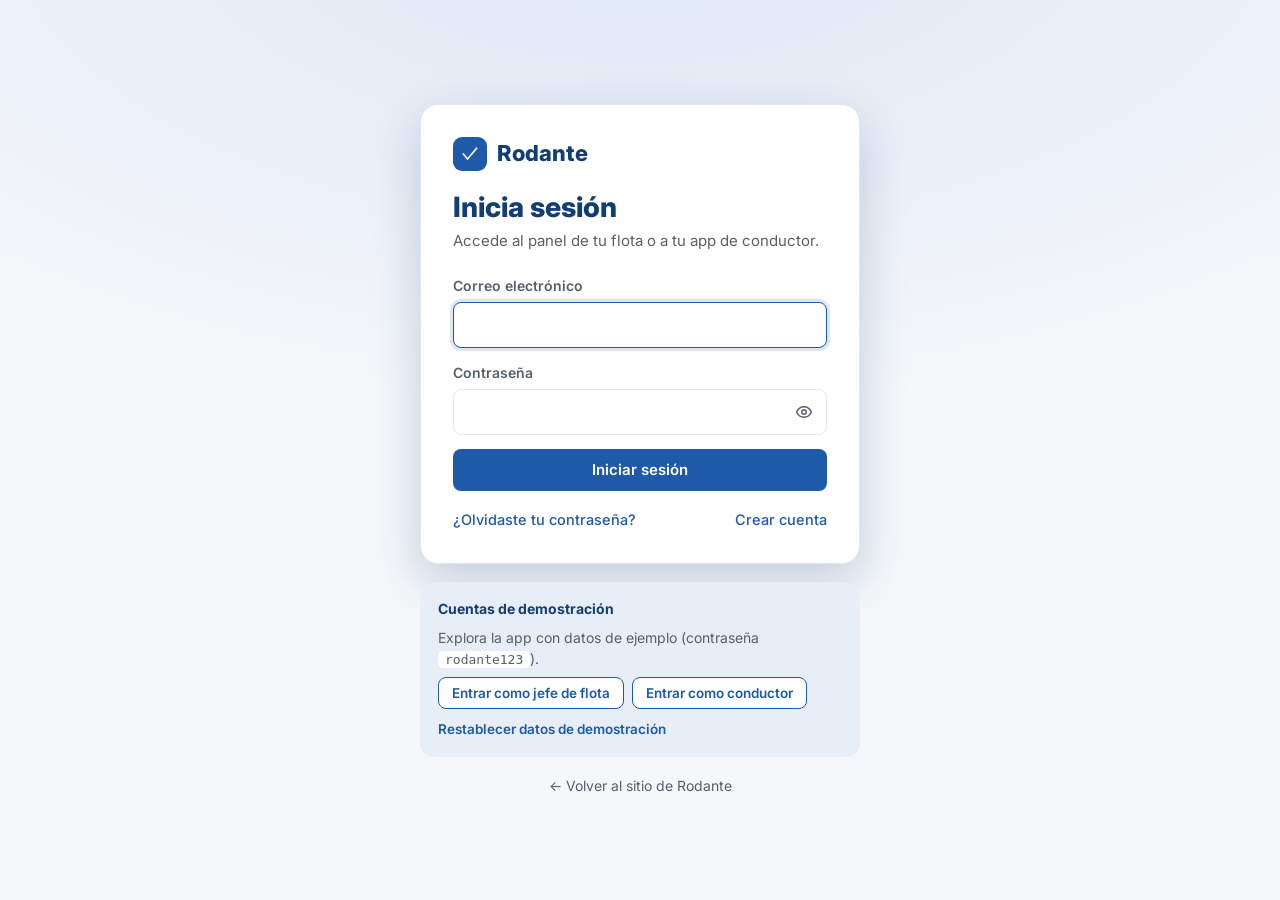
==== app/index.html @ c84fca4a "Add files via upload" ====
<!DOCTYPE html>
<html lang="es">
<head>
<meta charset="UTF-8">
<meta name="viewport" content="width=device-width, initial-scale=1.0, viewport-fit=cover">
<title>Rodante — Aplicación</title>
<meta name="description" content="Aplicación web de Rodante: checklist de salida, kilometraje, fallas, alertas de mantenimiento y dashboard de salud de la flota.">
<meta name="theme-color" content="#123E73">
<link rel="icon" href="data:image/svg+xml,%3Csvg xmlns='http://www.w3.org/2000/svg' viewBox='0 0 40 40'%3E%3Crect width='40' height='40' rx='9' fill='%231E5AA8'/%3E%3Cpolyline points='11,21 17,28 30,12' fill='none' stroke='white' stroke-width='4' stroke-linecap='round' stroke-linejoin='round'/%3E%3C/svg%3E">
<link rel="preconnect" href="https://fonts.googleapis.com">
<link rel="preconnect" href="https://fonts.gstatic.com" crossorigin>
<link href="https://fonts.googleapis.com/css2?family=Inter:wght@400;500;600;700;800&display=swap" rel="stylesheet">
<link rel="stylesheet" href="css/app.css">
</head>
<body>
<div id="app"></div>
<div id="toasts" aria-live="polite"></div>
<div id="modal-root"></div>
<noscript><p style="padding:24px;font-family:sans-serif">Rodante necesita JavaScript para funcionar.</p></noscript>

<script src="js/core.js"></script>
<script src="js/logic.js"></script>
<script src="js/charts.js"></script>
<script src="js/export.js"></script>
<script src="js/app.js"></script>
<script src="js/views-auth.js"></script>
<script src="js/views-fleet.js"></script>
<script src="js/views-ops.js"></script>
<script src="js/views-driver.js"></script>
<script>Rodante.boot();</script>
</body>
</html>
---- app/css/app.css ----
:root {
  --blue: #1E5AA8;
  --blue-dark: #123E73;
  --green: #3AA76D;
  --orange: #E8963D;
  --red: #D64545;
  --text: #123E73;
  --muted: #55606B;
  --faint: #8B96A3;
  --border: #E1E6EC;
  --bg: #F5F7FA;
  --blue-tint: #E7EEF7;
  --green-tint: #E6F4EC;
  --orange-tint: #FDF1E2;
  --red-tint: #FBE9E9;
  --on-dark: #C9D6E3;
  --nav-text: #9FB4C9;
  --gradient: linear-gradient(135deg, #1E5AA8 0%, #123E73 100%);
  --shadow: 0 6px 18px rgba(18, 62, 115, 0.08);
  --shadow-lg: 0 18px 48px rgba(18, 62, 115, 0.22);
  --font: 'Inter', Arial, Helvetica, sans-serif;
  --side-w: 264px;
  --radius: 14px;
}
* { box-sizing: border-box; }
html { -webkit-text-size-adjust: 100%; }
body { margin: 0; font-family: var(--font); color: var(--text); background: var(--bg); line-height: 1.5; -webkit-font-smoothing: antialiased; }
body.modal-open { overflow: hidden; }
h1, h2, h3, h4, p, dl, dd, dt, ul, ol, figure { margin: 0; padding: 0; }
h1, h2, h3, h4 { line-height: 1.2; }
ul, ol { list-style: none; }
a { color: var(--blue); text-decoration: none; }
a:hover { text-decoration: underline; }
img, svg { display: block; max-width: 100%; }
button { font-family: inherit; }
[hidden] { display: none !important; }
:focus-visible { outline: 3px solid rgba(30, 90, 168, 0.4); outline-offset: 2px; border-radius: 6px; }
.ico { flex-shrink: 0; }
.muted { color: var(--muted); font-size: 15px; }
.txt-red { color: var(--red); } .txt-orange { color: #C97A20; } .txt-green { color: var(--green); }
.lead-sm { color: var(--muted); font-size: 15px; margin-bottom: 16px; max-width: 720px; }
.hint { color: var(--faint); font-size: 13px; } .hint.block { display: block; margin: 4px 0 14px; }

/* ---------- Botones ---------- */
.btn { display: inline-flex; align-items: center; justify-content: center; gap: 8px; padding: 11px 20px; border-radius: 8px; font-weight: 600; font-size: 15px; border: 1px solid transparent; cursor: pointer; transition: background .15s, border-color .15s, color .15s, transform .1s, filter .15s; white-space: nowrap; text-decoration: none !important; line-height: 1.2; }
.btn:active { transform: scale(.98); }
.btn:disabled, .icon-btn:disabled { opacity: .45; cursor: not-allowed; transform: none; }
.btn-primary { background: var(--blue); color: #fff; } .btn-primary:hover:not(:disabled) { background: var(--blue-dark); }
.btn-outline { background: #fff; border-color: var(--blue); color: var(--blue); } .btn-outline:hover:not(:disabled) { background: var(--blue-tint); }
.btn-accent { background: var(--orange); color: var(--blue-dark); } .btn-accent:hover { filter: brightness(.94); }
.btn-danger { background: var(--red); color: #fff; } .btn-danger:hover { filter: brightness(.92); }
.btn-danger-outline { background: #fff; border-color: #E8B4B4; color: var(--red); } .btn-danger-outline:hover { background: var(--red-tint); }
.btn-sm { padding: 7px 13px; font-size: 13.5px; }
.btn-block { width: 100%; }
.icon-btn { width: 40px; height: 40px; display: inline-flex; align-items: center; justify-content: center; border: 1px solid var(--border); background: #fff; color: var(--blue-dark); border-radius: 10px; cursor: pointer; position: relative; }
.icon-btn:hover:not(:disabled) { background: var(--blue-tint); }
.icon-btn.light { background: transparent; border-color: transparent; color: #fff; } .icon-btn.light:hover { background: rgba(255,255,255,.12); }
.link-btn { background: none; border: 0; color: var(--blue); font-weight: 600; font-size: 13.5px; cursor: pointer; padding: 4px 0; } .link-btn:hover { text-decoration: underline; }

/* ---------- Layout jefe de flota ---------- */
.shell { display: flex; min-height: 100vh; }
.sidebar { width: var(--side-w); flex-shrink: 0; background: var(--blue-dark); display: flex; flex-direction: column; padding: 26px 0 20px; position: sticky; top: 0; height: 100vh; z-index: 60; }
.brand { display: flex; align-items: center; gap: 10px; padding: 0 24px 22px; margin-bottom: 12px; border-bottom: 1px solid rgba(255,255,255,.14); color: #fff; font-size: 22px; font-weight: 800; text-decoration: none !important; }
.logo-mark { width: 34px; height: 34px; background: var(--blue); border-radius: 9px; display: inline-flex; align-items: center; justify-content: center; color: #fff; flex-shrink: 0; }
.logo-mark.sm { width: 30px; height: 30px; border-radius: 8px; background: rgba(255,255,255,.16); }
.side-nav { flex: 1; overflow-y: auto; display: flex; flex-direction: column; padding-bottom: 8px; }
.side-nav a { display: flex; align-items: center; gap: 12px; padding: 11px 24px 11px 21px; color: var(--nav-text); font-weight: 500; font-size: 15.5px; border-left: 3px solid transparent; text-decoration: none !important; transition: background .15s, color .15s; }
.side-nav a:hover { background: rgba(255,255,255,.05); color: #fff; }
.side-nav a.active { background: rgba(255,255,255,.09); color: #fff; font-weight: 700; border-left-color: var(--orange); }
.nav-label { flex: 1; }
.nav-badge { background: var(--orange); color: var(--blue-dark); font-size: 11.5px; font-weight: 800; min-width: 20px; height: 20px; padding: 0 6px; border-radius: 10px; display: inline-flex; align-items: center; justify-content: center; }
.side-user { padding: 16px 20px 0 24px; border-top: 1px solid rgba(255,255,255,.14); margin-top: 8px; display: flex; align-items: center; gap: 10px; }
.side-user-txt { flex: 1; min-width: 0; display: flex; flex-direction: column; color: #fff; }
.side-user-txt strong { font-size: 14.5px; } .side-user-txt small { color: var(--nav-text); font-size: 12.5px; white-space: nowrap; overflow: hidden; text-overflow: ellipsis; }
.avatar { width: 36px; height: 36px; border-radius: 50%; background: var(--blue); color: #fff; display: inline-flex; align-items: center; justify-content: center; font-size: 13px; font-weight: 700; flex-shrink: 0; }
.avatar.sm { width: 30px; height: 30px; font-size: 11px; }
.avatar-btn { border: 2px solid #fff; box-shadow: 0 0 0 1px var(--border); cursor: pointer; width: 40px; height: 40px; }
.scrim { display: none; }
.main { flex: 1; min-width: 0; display: flex; flex-direction: column; }
.topbar { height: 88px; flex-shrink: 0; background: #fff; border-bottom: 1px solid var(--border); display: flex; align-items: center; gap: 14px; padding: 0 40px; position: sticky; top: 0; z-index: 40; }
.titleblock { flex: 1; min-width: 0; }
.eyebrow { color: var(--blue); font-size: 12.5px; font-weight: 700; letter-spacing: .08em; text-transform: uppercase; }
.topbar h1 { font-size: 26px; font-weight: 800; white-space: nowrap; overflow: hidden; text-overflow: ellipsis; }
.hamb { display: none; }
.top-actions { display: flex; align-items: center; gap: 12px; }
.pop-wrap { position: relative; }
.popover { position: absolute; right: 0; top: calc(100% + 10px); background: #fff; border: 1px solid var(--border); border-radius: 12px; box-shadow: var(--shadow-lg); width: 340px; max-width: calc(100vw - 24px); z-index: 80; overflow: hidden; }
.popover.menu { width: 240px; }
.menu-head { padding: 14px 16px; border-bottom: 1px solid var(--border); display: flex; flex-direction: column; } .menu-head small { color: var(--muted); }
.menu a, .menu button { display: flex; align-items: center; gap: 10px; width: 100%; padding: 12px 16px; background: none; border: 0; text-align: left; color: var(--text); font-size: 14.5px; font-weight: 500; cursor: pointer; text-decoration: none !important; }
.menu a:hover, .menu button:hover { background: var(--bg); }
.bell-dot { position: absolute; top: -4px; right: -4px; background: var(--red); color: #fff; font-size: 10.5px; font-weight: 800; min-width: 18px; height: 18px; border-radius: 9px; display: inline-flex; align-items: center; justify-content: center; padding: 0 4px; border: 2px solid #fff; }
.pop-head { display: flex; align-items: center; justify-content: space-between; padding: 12px 16px; border-bottom: 1px solid var(--border); }
.pop-empty { padding: 24px 16px; color: var(--muted); text-align: center; font-size: 14px; }
.notif-list { max-height: 380px; overflow-y: auto; }
.notif-list li a { display: flex; gap: 12px; padding: 12px 16px; color: var(--text); text-decoration: none !important; border-bottom: 1px solid var(--bg); } .notif-list li a:hover { background: var(--bg); }
.notif-list li.unread a { background: #F3F7FC; }
.notif-list small, .notif-list em { display: block; font-size: 12.5px; color: var(--muted); font-style: normal; } .notif-list em { color: var(--faint); margin-top: 2px; }
.n-ico { width: 32px; height: 32px; border-radius: 8px; display: inline-flex; align-items: center; justify-content: center; flex-shrink: 0; }
.n-falla { background: var(--red-tint); color: var(--red); } .n-mantenimiento { background: var(--orange-tint); color: #C97A20; }
.content { flex: 1; padding: 32px 40px 64px; max-width: 1360px; width: 100%; }
.content > * + * { margin-top: 24px; }

/* ---------- Componentes ---------- */
.card { background: #fff; border: 1px solid var(--border); border-radius: var(--radius); padding: 24px; box-shadow: var(--shadow); min-width: 0; }
.card > * + * { margin-top: 14px; }
.card h3 { font-size: 19px; font-weight: 700; } .card-head { display: flex; align-items: center; justify-content: space-between; gap: 12px; }
.form-card { max-width: 820px; }
.grid { display: grid; gap: 20px; } .grid-2 { grid-template-columns: repeat(2, minmax(0, 1fr)); } .grid-3 { grid-template-columns: repeat(3, minmax(0, 1fr)); }
.detail-grid { align-items: start; } .stack > * + * { margin-top: 20px; }
.form-grid { display: grid; grid-template-columns: repeat(2, minmax(0, 1fr)); gap: 0 20px; }
.form-actions { display: flex; justify-content: flex-end; gap: 12px; flex-wrap: wrap; padding-top: 6px; }
.row-actions { display: flex; gap: 10px; flex-wrap: wrap; }
.field { display: flex; flex-direction: column; gap: 6px; margin-bottom: 14px; min-width: 0; }
.field label { font-size: 14px; font-weight: 600; color: var(--muted); }
.field input, .field select, .field textarea { font-family: inherit; font-size: 16px; color: var(--text); background: #fff; border: 1px solid var(--border); border-radius: 8px; padding: 11px 14px; width: 100%; min-height: 46px; transition: border-color .15s, box-shadow .15s; }
.field textarea { resize: vertical; min-height: 84px; }
.field input:focus, .field select:focus, .field textarea:focus { outline: none; border-color: var(--blue); box-shadow: 0 0 0 3px rgba(30, 90, 168, .15); }
.field input[readonly] { background: var(--bg); color: var(--muted); }
.field.has-error input, .field.has-error select, .field.has-error textarea { border-color: var(--red); }
.field-error { color: var(--red); font-size: 13px; min-height: 0; } .field-error:empty { display: none; }
.form-alert { color: var(--red); font-size: 14px; font-weight: 600; margin: 4px 0 12px; } .form-alert:empty { display: none; } .form-alert.show { display: block; }
.pw { position: relative; } .pw input { padding-right: 46px; }
.pw-toggle { position: absolute; right: 4px; top: 50%; transform: translateY(-50%); width: 38px; height: 38px; border: 0; background: none; color: var(--muted); cursor: pointer; border-radius: 8px; display: inline-flex; align-items: center; justify-content: center; }
.check-inline { display: inline-flex; align-items: center; gap: 8px; font-size: 14.5px; color: var(--muted); margin: 0 16px 14px 0; } .check-inline input { width: 18px; height: 18px; accent-color: var(--blue); }
.inline-form { display: flex; gap: 14px; align-items: flex-end; flex-wrap: wrap; border-top: 1px solid var(--border); padding-top: 16px; } .inline-form .field { flex: 1; min-width: 200px; margin: 0; } .inline-form .check-inline, .inline-form .btn { margin-bottom: 8px; }

.pill { display: inline-flex; align-items: center; gap: 6px; padding: 4px 11px; border-radius: 999px; font-size: 12.5px; font-weight: 700; white-space: nowrap; }
.pill .dot { width: 8px; height: 8px; border-radius: 50%; background: currentColor; }
.pill-bueno, .pill-f-resuelta { background: var(--green-tint); color: #23824F; }
.pill-alerta, .pill-p-media, .pill-f-en_proceso { background: var(--orange-tint); color: #B36A15; }
.pill-critico, .pill-p-alta { background: var(--red-tint); color: #B93030; }
.pill-p-baja, .pill-gray { background: var(--blue-tint); color: var(--blue); }
.pill-f-pendiente { background: #EEF0F3; color: var(--muted); }
.tag { display: inline-flex; padding: 3px 11px; border-radius: 999px; font-size: 12.5px; font-weight: 700; border: 0; }
button.tag { cursor: pointer; } .tag-blue { background: var(--blue-tint); color: var(--blue); } .tag-gray { background: #EEF0F3; color: var(--muted); } .tag-orange { background: var(--orange-tint); color: #B36A15; }
.chips { display: flex; gap: 8px; flex-wrap: wrap; }
.chip { border: 1px solid var(--border); background: #fff; color: var(--blue-dark); padding: 8px 16px; border-radius: 999px; font-size: 14px; font-weight: 600; cursor: pointer; transition: all .15s; display: inline-flex; gap: 8px; align-items: center; }
.chip:hover { border-color: var(--blue); } .chip.on { background: var(--blue); color: #fff; border-color: var(--blue); }
.chip-n { background: rgba(18,62,115,.08); border-radius: 999px; padding: 0 8px; font-size: 12px; } .chip.on .chip-n { background: rgba(255,255,255,.22); }
.tabs { display: flex; gap: 4px; border-bottom: 1px solid var(--border); }
.tabs a { padding: 11px 18px; color: var(--muted); font-weight: 600; font-size: 15px; border-bottom: 3px solid transparent; margin-bottom: -1px; text-decoration: none !important; } .tabs a.on { color: var(--blue); border-bottom-color: var(--blue); }
.toolbar { display: flex; gap: 14px; align-items: flex-end; justify-content: space-between; flex-wrap: wrap; }
.toolbar .field { margin: 0; min-width: 260px; }
.search { display: flex; gap: 10px; flex: 1; max-width: 520px; position: relative; }
.search input { flex: 1; min-width: 0; font: inherit; font-size: 16px; padding: 11px 14px 11px 42px; border: 1px solid var(--border); border-radius: 8px; background: #fff; color: var(--text); min-height: 46px; }
.search input:focus { outline: none; border-color: var(--blue); box-shadow: 0 0 0 3px rgba(30,90,168,.15); }
.search-ico { position: absolute; left: 13px; top: 13px; color: var(--faint); }
.back { display: inline-flex; align-items: center; gap: 6px; font-weight: 600; font-size: 14.5px; }

.table-wrap { background: #fff; border: 1px solid var(--border); border-radius: var(--radius); overflow-x: auto; box-shadow: var(--shadow); }
.card .table-wrap { border: 0; box-shadow: none; border-radius: 0; }
.table { width: 100%; border-collapse: collapse; font-size: 15px; }
.table th { text-align: left; padding: 13px 18px; color: var(--muted); font-size: 13px; font-weight: 700; text-transform: uppercase; letter-spacing: .04em; background: var(--bg); border-bottom: 1px solid var(--border); white-space: nowrap; }
.table td { padding: 14px 18px; border-bottom: 1px solid var(--border); vertical-align: middle; }
.table tr:last-child td { border-bottom: 0; }
.row-link { cursor: pointer; } .row-link:hover td { background: #F8FAFD; } .row-link:focus-visible { outline-offset: -3px; }
.td-actions { text-align: right; white-space: nowrap; } .cell-user { display: inline-flex; align-items: center; gap: 10px; }
.empty { background: #fff; border: 1px dashed #C9D3DF; border-radius: var(--radius); padding: 44px 24px; text-align: center; display: flex; flex-direction: column; align-items: center; gap: 8px; }
.empty-ico { width: 52px; height: 52px; border-radius: 50%; background: var(--blue-tint); color: var(--blue); display: inline-flex; align-items: center; justify-content: center; }
.empty h3 { font-size: 18px; } .empty p { color: var(--muted); max-width: 420px; margin-bottom: 8px; }
.card .empty { border: 0; padding: 20px; }
.banner { display: flex; align-items: center; gap: 14px; padding: 14px 18px; border-radius: 12px; font-size: 14.5px; }
.banner > div { flex: 1; } .banner-info { background: var(--blue-tint); color: var(--blue-dark); } .banner-warn { background: var(--orange-tint); color: #7A4A0E; }

.dl > div { display: flex; justify-content: space-between; gap: 16px; padding: 10px 0; border-bottom: 1px solid var(--border); font-size: 15px; } .dl > div:last-child { border-bottom: 0; }
.dl dt { color: var(--muted); } .dl dd { font-weight: 600; text-align: right; }
.stats-row { display: grid; grid-template-columns: repeat(3, 1fr); gap: 12px; border-top: 1px solid var(--border); padding-top: 14px; }
.stats-row dt { color: var(--muted); font-size: 13px; } .stats-row dd { font-size: 20px; font-weight: 800; margin-top: 2px; }
.sub-h { font-size: 13.5px; text-transform: uppercase; letter-spacing: .06em; color: var(--muted); margin: 8px 0 10px; }
.timeline li { padding: 11px 0 11px 18px; border-bottom: 1px solid var(--border); position: relative; display: flex; flex-direction: column; }
.timeline li::before { content: ""; position: absolute; left: 0; top: 18px; width: 8px; height: 8px; border-radius: 50%; background: var(--blue); }
.timeline li:last-child { border-bottom: 0; } .timeline span { color: var(--muted); font-size: 14px; } .timeline em { color: var(--faint); font-size: 12.5px; font-style: normal; }
.mini-list li { border-bottom: 1px solid var(--border); } .mini-list li:last-child { border-bottom: 0; }
.mini-list a { display: flex; flex-direction: column; gap: 3px; padding: 10px 0; color: var(--text); text-decoration: none !important; } .mini-list small { color: var(--muted); font-size: 13.5px; }
.plain-list li { display: flex; align-items: center; justify-content: space-between; gap: 12px; padding: 11px 0; border-bottom: 1px solid var(--border); flex-wrap: wrap; } .plain-list li:last-child { border-bottom: 0; }
.plain-list small { display: block; color: var(--muted); font-size: 13px; } .plain-list.tight li { padding: 8px 0; font-size: 15px; } .li-actions { display: flex; gap: 8px; }

/* ---------- Dashboard ---------- */
.unit-card { display: flex; flex-direction: column; gap: 10px; background: #fff; border: 1px solid var(--border); border-top: 4px solid var(--green); border-radius: var(--radius); padding: 18px 20px; box-shadow: var(--shadow); color: var(--text); text-decoration: none !important; transition: transform .15s, box-shadow .15s; }
.unit-card:hover { transform: translateY(-2px); box-shadow: 0 12px 28px rgba(18,62,115,.14); }
.unit-card.is-alerta { border-top-color: var(--orange); } .unit-card.is-critico { border-top-color: var(--red); }
.unit-top { display: flex; align-items: center; justify-content: space-between; gap: 8px; } .unit-plate { font-size: 20px; font-weight: 800; }
.unit-model { color: var(--muted); font-size: 14.5px; margin-top: -6px; }
.mini-dl { display: flex; gap: 22px; flex-wrap: wrap; } .mini-dl dt { color: var(--faint); font-size: 12.5px; } .mini-dl dd { font-weight: 600; font-size: 14.5px; }
.unit-cause { display: flex; gap: 6px; align-items: center; font-size: 13.5px; color: #23824F; padding-top: 10px; border-top: 1px solid var(--border); } .unit-cause.has { color: #B36A15; }
.dash-panels { align-items: stretch; }
.fuel-card .big { font-size: 34px; font-weight: 800; color: var(--green); display: block; } .fuel-card .big small { font-size: 15px; color: var(--muted); font-weight: 600; }
.spark { width: 100%; height: 56px; margin-top: 10px; }
.state-hero { border-radius: 12px; padding: 18px 20px; display: flex; align-items: center; justify-content: space-between; background: var(--green-tint); color: #23824F; } .state-hero span { font-weight: 600; } .state-hero strong { font-size: 24px; font-weight: 800; }
.state-hero.is-alerta { background: var(--orange-tint); color: #B36A15; } .state-hero.is-critico { background: var(--red-tint); color: #B93030; }
.cause-list li { border-radius: 10px; margin-bottom: 8px; border: 1px solid var(--border); border-left: 4px solid var(--orange); } .cause-list li.is-critico { border-left-color: var(--red); }
.cause-list a { display: flex; align-items: center; gap: 12px; padding: 12px 14px; color: var(--text); text-decoration: none !important; } .cause-list a > span:nth-child(2) { flex: 1; display: flex; flex-direction: column; } .cause-list small { color: var(--muted); font-size: 13.5px; }
.cause-ico { width: 32px; height: 32px; border-radius: 8px; background: var(--orange-tint); color: #B36A15; display: inline-flex; align-items: center; justify-content: center; } .is-critico .cause-ico { background: var(--red-tint); color: var(--red); }
.ok-line { display: flex; gap: 8px; align-items: center; color: #23824F; }

/* ---------- Listas especiales ---------- */
.acc-head, .acc summary { display: grid; grid-template-columns: 1fr 1.4fr 1.4fr; gap: 12px; align-items: center; padding: 14px 20px; }
.acc-head { color: var(--muted); font-size: 13px; font-weight: 700; text-transform: uppercase; letter-spacing: .04em; }
.acc-list { background: #fff; border: 1px solid var(--border); border-radius: var(--radius); overflow: hidden; box-shadow: var(--shadow); }
.acc { border-top: 1px solid var(--border); } .acc summary { cursor: pointer; list-style: none; } .acc summary::-webkit-details-marker { display: none; } .acc summary:hover { background: #F8FAFD; }
.acc[open] summary { background: #F3F7FC; }
.acc-body { padding: 4px 20px 16px; } .acc-body li { display: flex; align-items: center; gap: 12px; flex-wrap: wrap; padding: 8px 0; border-bottom: 1px dashed var(--border); } .acc-body li > span:first-child { flex: 1; min-width: 140px; } .acc-body em { flex-basis: 100%; color: var(--muted); font-size: 13.5px; }
.item-list li { display: flex; align-items: center; gap: 12px; padding: 12px 0; border-bottom: 1px solid var(--border); } .item-name { flex: 1; font-weight: 600; }
.inc-list { display: flex; flex-direction: column; gap: 12px; }
.inc-card { display: flex; gap: 16px; align-items: center; justify-content: space-between; background: #fff; border: 1px solid var(--border); border-left: 5px solid var(--blue); border-radius: 12px; padding: 16px 20px; color: var(--text); box-shadow: var(--shadow); text-decoration: none !important; transition: transform .15s; } .inc-card:hover { transform: translateY(-1px); }
.inc-card.prio-alta { border-left-color: var(--red); } .inc-card.prio-media { border-left-color: var(--orange); }
.inc-main { display: flex; flex-direction: column; gap: 3px; min-width: 0; } .inc-main small { color: var(--muted); font-size: 14px; display: -webkit-box; -webkit-line-clamp: 2; -webkit-box-orient: vertical; overflow: hidden; } .inc-main em { color: var(--faint); font-size: 12.5px; font-style: normal; }
.inc-side { display: flex; flex-direction: column; gap: 6px; align-items: flex-end; flex-shrink: 0; }
.alert-list { display: flex; flex-direction: column; gap: 12px; }
.alert-card { display: flex; gap: 20px; align-items: center; justify-content: space-between; background: #fff; border: 1px solid var(--border); border-left: 5px solid var(--blue); border-radius: 12px; padding: 16px 20px; box-shadow: var(--shadow); }
.alert-card.lvl-alerta { border-left-color: var(--orange); } .alert-card.lvl-critico { border-left-color: var(--red); }
.alert-main { flex: 1; display: flex; flex-direction: column; gap: 6px; min-width: 0; } .alert-main small { color: var(--muted); font-size: 13px; } .due { font-weight: 700; font-size: 14.5px; }
.progress { height: 8px; background: #EEF0F3; border-radius: 4px; overflow: hidden; max-width: 380px; } .progress i { display: block; height: 100%; background: var(--blue); border-radius: 4px; }
.lvl-alerta .progress i { background: var(--orange); } .lvl-critico .progress i { background: var(--red); }
.seg { display: inline-flex; border: 1px solid var(--border); border-radius: 10px; overflow: hidden; background: #fff; margin: 12px 0 8px; max-width: 100%; }
.seg button { padding: 10px 18px; background: #fff; border: 0; border-right: 1px solid var(--border); font-weight: 600; font-size: 14.5px; color: var(--muted); cursor: pointer; } .seg button:last-child { border-right: 0; } .seg button:hover { background: var(--bg); }
.seg button.on { background: var(--blue); color: #fff; }
.photos { display: flex; gap: 10px; flex-wrap: wrap; } .photo { width: 96px; height: 96px; padding: 0; border: 1px solid var(--border); border-radius: 10px; overflow: hidden; cursor: zoom-in; background: var(--bg); } .photo img { width: 100%; height: 100%; object-fit: cover; }
.comments { display: flex; flex-direction: column; gap: 10px; } .comments li { background: var(--bg); border-radius: 10px; padding: 12px 14px; } .comments li.sys { background: none; border: 1px dashed var(--border); } .comments li.sys p { color: var(--muted); font-size: 14px; }
.comments small { color: var(--faint); font-size: 12.5px; } .comment-form { border-top: 1px solid var(--border); padding-top: 14px; } .comment-form .field { margin-bottom: 10px; }
.lightbox { display: flex; flex-direction: column; align-items: center; gap: 14px; } .lightbox img { max-height: 70vh; border-radius: 10px; }
.total-box { display: flex; align-items: center; justify-content: space-between; background: var(--blue-tint); border-radius: 12px; padding: 16px 18px; } .total-box strong { font-size: 24px; font-weight: 800; color: var(--blue-dark); } .total-box small { font-size: 14px; color: var(--muted); font-weight: 500; }
.stepper { display: flex; align-items: center; gap: 18px; justify-content: center; padding: 8px 0; } .stepper output { font-size: 40px; font-weight: 800; min-width: 90px; text-align: center; }
.check-grid { display: grid; grid-template-columns: repeat(auto-fill, minmax(150px, 1fr)); gap: 10px; margin-bottom: 10px; }
.check-card { display: flex; align-items: center; gap: 10px; border: 1px solid var(--border); border-radius: 10px; padding: 12px; cursor: pointer; } .check-card:has(input:checked) { border-color: var(--blue); background: #F3F7FC; } .check-card input { width: 18px; height: 18px; accent-color: var(--blue); } .check-card span { display: flex; flex-direction: column; } .check-card small { color: var(--muted); font-size: 12.5px; }
.demo-note { font-size: 12.5px; color: var(--faint); margin: 2px 0 12px; }
.chart { width: 100%; height: auto; } .chart-empty { color: var(--muted); padding: 30px; text-align: center; }
.bars { display: flex; flex-direction: column; gap: 14px; } .bar-head { display: flex; justify-content: space-between; font-size: 14.5px; margin-bottom: 5px; } .bar-head span { color: var(--muted); font-weight: 600; }
.bar-track { height: 12px; background: #EEF0F3; border-radius: 6px; overflow: hidden; } .bar-fill { height: 100%; background: #9DB8DA; border-radius: 6px; transition: width .4s; } .is-active .bar-fill { background: var(--green); } .bar-row small { color: var(--faint); font-size: 12.5px; }

/* ---------- Modales y toasts ---------- */
.modal-backdrop { position: fixed; inset: 0; background: rgba(18, 62, 115, .55); display: flex; align-items: center; justify-content: center; padding: 20px; z-index: 200; animation: fade .15s; overflow-y: auto; }
.modal { background: #fff; border-radius: 16px; padding: 28px; width: 100%; max-width: 440px; box-shadow: var(--shadow-lg); animation: pop .18s; } .modal-wide { max-width: 820px; }
.modal h3 { font-size: 21px; margin-bottom: 8px; } .modal-text { color: var(--muted); margin-bottom: 18px; }
.modal-actions { display: flex; gap: 12px; justify-content: flex-end; flex-wrap: wrap; margin-top: 8px; }
#toasts { position: fixed; top: 18px; right: 18px; z-index: 300; display: flex; flex-direction: column; gap: 10px; width: 360px; max-width: calc(100vw - 24px); pointer-events: none; }
.toast { pointer-events: auto; display: flex; gap: 12px; align-items: flex-start; background: #fff; border: 1px solid var(--border); border-left: 4px solid var(--green); border-radius: 12px; padding: 12px 14px; box-shadow: var(--shadow-lg); animation: slide .25s; }
.toast.out { opacity: 0; transform: translateX(20px); transition: all .2s; }
.toast-warn { border-left-color: var(--orange); } .toast-error { border-left-color: var(--red); }
.toast-ico { width: 26px; height: 26px; border-radius: 50%; background: var(--green-tint); color: var(--green); display: inline-flex; align-items: center; justify-content: center; flex-shrink: 0; margin-top: 1px; }
.toast-warn .toast-ico { background: var(--orange-tint); color: #C97A20; } .toast-error .toast-ico { background: var(--red-tint); color: var(--red); }
.toast strong { font-size: 14.5px; display: block; } .toast p { font-size: 13.5px; color: var(--muted); } .toast > div { flex: 1; min-width: 0; }
.toast-x { background: none; border: 0; color: var(--faint); cursor: pointer; padding: 4px; }
@keyframes fade { from { opacity: 0; } } @keyframes pop { from { opacity: 0; transform: translateY(8px) scale(.98); } } @keyframes slide { from { opacity: 0; transform: translateX(24px); } }

/* ---------- Autenticación ---------- */
.auth-wrap { min-height: 100vh; display: flex; flex-direction: column; align-items: center; justify-content: center; gap: 18px; padding: 32px 16px; background: radial-gradient(1000px 500px at 50% -10%, #DCE7F5, transparent), var(--bg); }
.auth-card { width: 100%; max-width: 440px; background: #fff; border: 1px solid var(--border); border-radius: 18px; padding: 32px; box-shadow: var(--shadow-lg); }
.auth-brand { display: inline-flex; align-items: center; gap: 10px; font-size: 22px; font-weight: 800; color: var(--blue-dark); margin-bottom: 20px; text-decoration: none !important; }
.auth-card h2 { font-size: 28px; font-weight: 800; } .auth-sub { color: var(--muted); margin: 6px 0 22px; font-size: 15px; }
.auth-links { display: flex; justify-content: space-between; flex-wrap: wrap; gap: 8px 16px; margin-top: 18px; font-size: 14.5px; font-weight: 500; }
.auth-back { color: var(--muted); font-size: 14px; }
.demo-box { width: 100%; max-width: 440px; background: var(--blue-tint); border-radius: 14px; padding: 16px 18px; font-size: 14px; color: var(--blue-dark); display: flex; flex-direction: column; gap: 8px; align-items: flex-start; }
.demo-box p { color: var(--muted); } .demo-box code { background: #fff; padding: 1px 7px; border-radius: 5px; font-size: 13px; }
.demo-btns { display: flex; gap: 8px; flex-wrap: wrap; }
.sent { background: var(--green-tint); border-radius: 12px; padding: 16px; margin-top: 4px; display: flex; flex-direction: column; gap: 8px; } .sent > strong { color: #23824F; }

/* ---------- App del conductor ---------- */
.phone-stage { min-height: 100vh; display: flex; align-items: center; justify-content: center; padding: 24px 16px; background: radial-gradient(900px 500px at 50% -10%, #DCE7F5, transparent), #E9EEF5; }
.phone { width: 100%; max-width: 410px; height: min(860px, calc(100vh - 48px)); background: var(--bg); border-radius: 30px; box-shadow: var(--shadow-lg), 0 0 0 8px #fff; display: flex; flex-direction: column; overflow: hidden; position: relative; }
.phone-head { background: var(--blue-dark); color: #fff; display: flex; align-items: center; gap: 12px; padding: 16px 14px 14px 18px; flex-shrink: 0; }
.phone-head h1 { flex: 1; font-size: 19px; font-weight: 700; min-width: 0; white-space: nowrap; overflow: hidden; text-overflow: ellipsis; }
.phone-head .popover { top: calc(100% + 6px); }
.phone-body { flex: 1; overflow-y: auto; padding: 16px; display: flex; flex-direction: column; gap: 14px; -webkit-overflow-scrolling: touch; }
.tabbar { display: flex; background: #fff; border-top: 1px solid var(--border); flex-shrink: 0; padding-bottom: env(safe-area-inset-bottom); }
.tabbar a { flex: 1; display: flex; flex-direction: column; align-items: center; gap: 3px; padding: 9px 2px 8px; color: var(--faint); font-size: 11px; font-weight: 600; text-decoration: none !important; } .tabbar a.active { color: var(--blue); }
.tabbar a.active svg { stroke-width: 2.6; }
.hello { font-size: 18px; color: var(--muted); }
.pcard { background: #fff; border: 1px solid var(--border); border-radius: 14px; padding: 16px; box-shadow: var(--shadow); } .pcard > * + * { margin-top: 12px; } .pcard h3 { font-size: 16.5px; }
.veh-chip { display: flex; align-items: center; gap: 12px; padding: 12px 14px; margin-top: 0 !important; } .veh-chip > div { display: flex; flex-direction: column; } .veh-chip small { color: var(--muted); }
.veh-ico { width: 40px; height: 40px; border-radius: 10px; background: var(--blue-tint); color: var(--blue); display: inline-flex; align-items: center; justify-content: center; }
.reminder { background: var(--orange-tint); border: 1px solid #F3D5AE; border-radius: 14px; padding: 14px; display: flex; align-items: center; gap: 12px; flex-wrap: wrap; } .reminder > div { flex: 1; min-width: 150px; display: flex; flex-direction: column; } .reminder small { color: #B36A15; font-weight: 700; text-transform: uppercase; font-size: 11px; letter-spacing: .06em; }
.reminder-ico { width: 34px; height: 34px; background: var(--orange); color: #fff; border-radius: 50%; display: inline-flex; align-items: center; justify-content: center; }
.sum-list > div { display: flex; justify-content: space-between; align-items: center; gap: 10px; padding: 9px 0; border-bottom: 1px solid var(--border); font-size: 15px; } .sum-list > div:last-child { border-bottom: 0; } .sum-list dt { color: var(--muted); } .sum-list dd { display: flex; align-items: center; gap: 8px; flex-wrap: wrap; justify-content: flex-end; font-weight: 600; }
.quick { display: grid; grid-template-columns: 1fr 1fr; gap: 10px; } .quick a { display: flex; flex-direction: column; align-items: center; gap: 8px; background: #fff; border: 1px solid var(--border); border-radius: 14px; padding: 16px 8px; color: var(--text); font-weight: 600; font-size: 14px; text-decoration: none !important; box-shadow: var(--shadow); } .quick a span { width: 44px; height: 44px; border-radius: 12px; background: var(--blue-tint); color: var(--blue); display: inline-flex; align-items: center; justify-content: center; }
.ck-list { display: flex; flex-direction: column; margin: 0 !important; } .ck-item { border-bottom: 1px solid var(--border); padding: 12px 0; } .ck-item:last-child { border-bottom: 0; }
.ck-row { display: flex; align-items: center; gap: 12px; } .ck-name { flex: 1; font-weight: 600; font-size: 15.5px; } .ck-name small { color: var(--faint); font-weight: 500; }
.radio { display: inline-flex; align-items: center; gap: 6px; font-size: 13.5px; color: var(--muted); cursor: pointer; min-height: 32px; } .radio input { width: 18px; height: 18px; accent-color: var(--blue); margin: 0; } .radio-bad input { accent-color: var(--red); }
.ck-item.is-bad .ck-name { color: #B93030; }
.ck-fail { background: var(--bg); border: 1px solid var(--border); border-radius: 10px; padding: 12px; margin-top: 10px; } .ck-fail .field { margin-bottom: 10px; }
.photo-row { display: flex; align-items: center; gap: 12px; }
.pv, .thumb { position: relative; display: inline-block; } .pv img { width: 48px; height: 48px; object-fit: cover; border-radius: 8px; border: 1px solid var(--border); }
.pv-x { position: absolute; top: -7px; right: -7px; width: 22px; height: 22px; border-radius: 50%; border: 2px solid #fff; background: var(--red); color: #fff; font-size: 14px; line-height: 1; cursor: pointer; padding: 0; display: inline-flex; align-items: center; justify-content: center; }
.ck-item .field-error { padding-top: 4px; display: block; }
.ck-summary li { display: flex; justify-content: space-between; padding: 8px 0; border-bottom: 1px solid var(--border); font-size: 15px; } .ck-summary li:last-child { border-bottom: 0; }
.done-card { text-align: center; display: flex; flex-direction: column; align-items: center; gap: 8px; } .done-card p { color: var(--muted); font-size: 14.5px; }
.done-ico { width: 54px; height: 54px; border-radius: 50%; background: var(--green-tint); color: var(--green); display: inline-flex; align-items: center; justify-content: center; }
.last-km { background: var(--blue-tint); border-radius: 12px; padding: 14px 16px; display: flex; flex-direction: column; } .last-km small { color: var(--muted); } .last-km strong { font-size: 26px; font-weight: 800; }
.fault-list li { border-bottom: 1px solid var(--border); } .fault-list li:last-child { border-bottom: 0; } .fault-list a { display: flex; align-items: center; justify-content: space-between; gap: 10px; padding: 12px 0; color: var(--text); text-decoration: none !important; } .fault-list small { display: block; color: var(--muted); font-size: 12.5px; }
.fault-head { display: flex; align-items: flex-start; justify-content: space-between; gap: 10px; } .fault-desc { font-size: 15px; }
.dropzone { width: 100%; background: var(--bg); border: 2px dashed #C9D3DF; border-radius: 12px; padding: 24px; color: var(--muted); display: flex; flex-direction: column; align-items: center; gap: 6px; cursor: pointer; font: inherit; font-size: 14px; font-weight: 600; margin-bottom: 14px; } .dropzone:hover { border-color: var(--blue); color: var(--blue); }
.photo-count { font-size: 14px; font-weight: 600; color: var(--muted); margin-bottom: 8px; } .thumbs { display: flex; gap: 10px; flex-wrap: wrap; margin-bottom: 12px; } .thumb img { width: 72px; height: 72px; object-fit: cover; border-radius: 10px; border: 1px solid var(--border); }
#photo-box { margin-bottom: 4px; }
.phone .toast { pointer-events: auto; }

/* ---------- Responsive ---------- */
@media (max-width: 1180px) { .grid-3 { grid-template-columns: repeat(2, minmax(0, 1fr)); } .content { padding: 28px 28px 56px; } .topbar { padding: 0 28px; } }
@media (max-width: 1000px) {
  .sidebar { position: fixed; left: 0; top: 0; bottom: 0; transform: translateX(-100%); transition: transform .22s ease; box-shadow: var(--shadow-lg); }
  .shell.nav-open .sidebar { transform: none; }
  .shell.nav-open .scrim { display: block; position: fixed; inset: 0; background: rgba(18, 62, 115, .5); z-index: 55; }
  .hamb { display: inline-flex; }
  .grid-2 { grid-template-columns: minmax(0, 1fr); }
}
@media (max-width: 720px) {
  .topbar { height: 72px; padding: 0 14px; gap: 10px; } .topbar h1 { font-size: 17px; line-height: 1.2; white-space: normal; display: -webkit-box; -webkit-line-clamp: 2; -webkit-box-orient: vertical; } .content { padding: 18px 14px 48px; }
  .grid-3, .form-grid { grid-template-columns: minmax(0, 1fr); } .card { padding: 18px; }
  .toolbar { align-items: stretch; flex-direction: column; } .toolbar .field, .search { min-width: 0; max-width: none; width: 100%; } .toolbar > .btn { width: 100%; }
  .stats-row { grid-template-columns: 1fr 1fr; } .alert-card, .inc-card { flex-direction: column; align-items: stretch; } .inc-side { flex-direction: row; align-items: center; flex-wrap: wrap; }
  .tabs a { padding: 10px 12px; font-size: 14px; }
  .table.resp thead { display: none; } .table.resp, .table.resp tbody, .table.resp tr, .table.resp td { display: block; width: 100%; }
  .table.resp tr { padding: 12px 16px; border-bottom: 1px solid var(--border); } .table.resp tr:last-child { border-bottom: 0; }
  .table.resp td { padding: 4px 0; border: 0; display: flex; justify-content: space-between; gap: 12px; text-align: right; }
  .table.resp td::before { content: attr(data-label); color: var(--faint); font-size: 12.5px; font-weight: 600; text-align: left; text-transform: uppercase; letter-spacing: .03em; }
  .table.resp td.td-actions { justify-content: flex-end; padding-top: 8px; } .table.resp td.td-actions::before { display: none; }
  .acc-head { display: none; } .acc summary { grid-template-columns: 1fr; gap: 4px; } .acc summary span[data-label]::before { content: attr(data-label) ": "; color: var(--faint); font-size: 12.5px; }
  .dl > div { flex-direction: column; gap: 2px; } .dl dd { text-align: left; }
  .form-actions .btn { flex: 1; } .modal { padding: 22px; } .modal-actions .btn { flex: 1; }
  .seg { display: flex; width: 100%; } .seg button { flex: 1; padding: 10px 6px; }
  #toasts { top: 10px; right: 10px; left: 10px; width: auto; max-width: none; }
  .auth-card { padding: 24px 20px; } .side-user-txt small { max-width: 130px; }
}
@media (max-width: 480px) {
  .phone-stage { padding: 0; background: var(--bg); align-items: stretch; }
  .phone { max-width: none; height: 100vh; height: 100dvh; border-radius: 0; box-shadow: none; }
}
@media (prefers-reduced-motion: reduce) { * { animation: none !important; transition: none !important; scroll-behavior: auto !important; } }
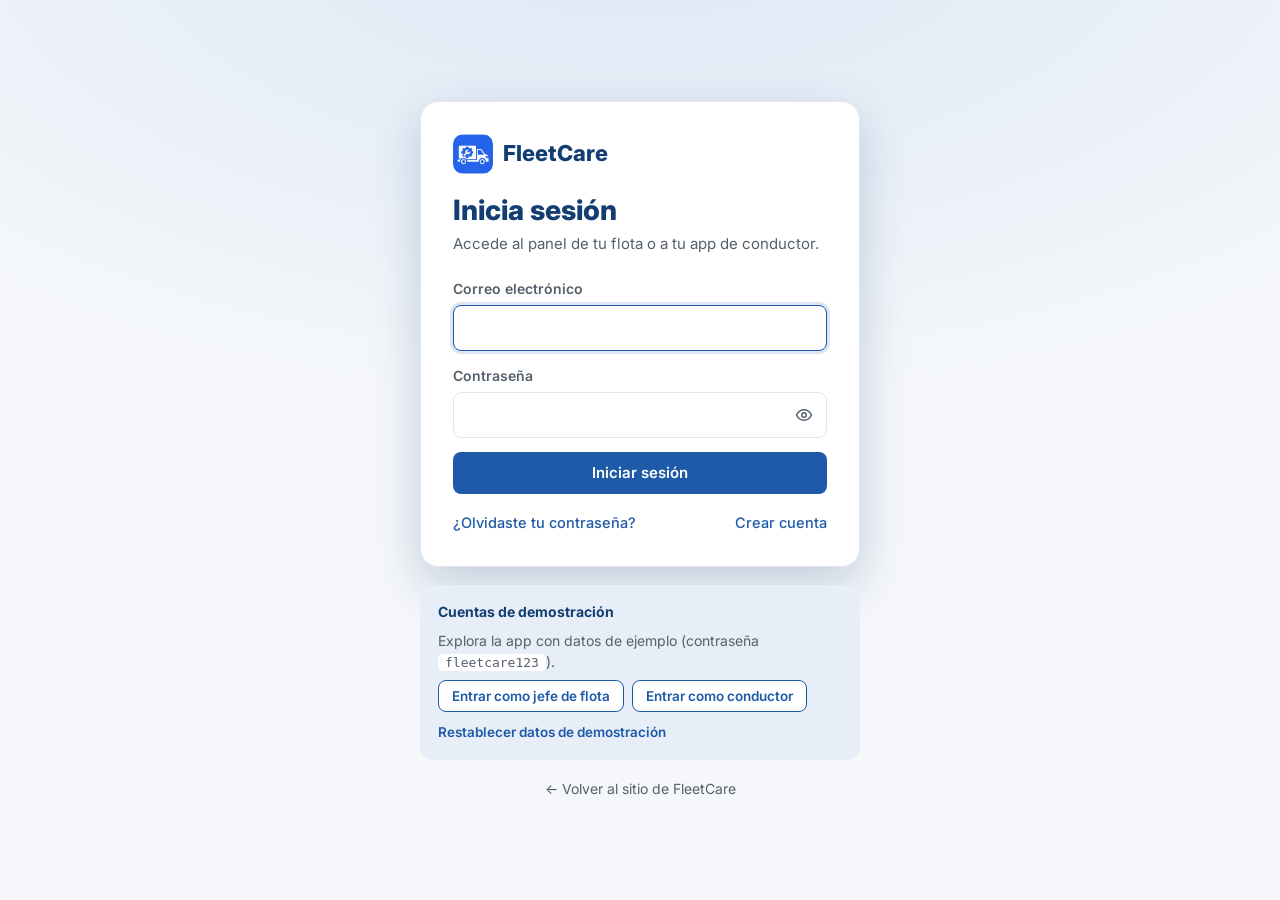
==== commit 3c28a1aa: "FleetCare y logo" ====
--- a/app/index.html
+++ b/app/index.html
@@ -3,10 +3,10 @@
 <head>
 <meta charset="UTF-8">
 <meta name="viewport" content="width=device-width, initial-scale=1.0, viewport-fit=cover">
-<title>Rodante — Aplicación</title>
-<meta name="description" content="Aplicación web de Rodante: checklist de salida, kilometraje, fallas, alertas de mantenimiento y dashboard de salud de la flota.">
+<title>FleetCare — Aplicación</title>
+<meta name="description" content="Aplicación web de FleetCare: checklist de salida, kilometraje, fallas, alertas de mantenimiento y dashboard de salud de la flota.">
 <meta name="theme-color" content="#123E73">
-<link rel="icon" href="data:image/svg+xml,%3Csvg xmlns='http://www.w3.org/2000/svg' viewBox='0 0 40 40'%3E%3Crect width='40' height='40' rx='9' fill='%231E5AA8'/%3E%3Cpolyline points='11,21 17,28 30,12' fill='none' stroke='white' stroke-width='4' stroke-linecap='round' stroke-linejoin='round'/%3E%3C/svg%3E">
+<link rel="icon" type="image/png" href="../img/favicon.png">
 <link rel="preconnect" href="https://fonts.googleapis.com">
 <link rel="preconnect" href="https://fonts.gstatic.com" crossorigin>
 <link href="https://fonts.googleapis.com/css2?family=Inter:wght@400;500;600;700;800&display=swap" rel="stylesheet">
@@ -16,7 +16,7 @@
 <div id="app"></div>
 <div id="toasts" aria-live="polite"></div>
 <div id="modal-root"></div>
-<noscript><p style="padding:24px;font-family:sans-serif">Rodante necesita JavaScript para funcionar.</p></noscript>
+<noscript><p style="padding:24px;font-family:sans-serif">FleetCare necesita JavaScript para funcionar.</p></noscript>
 
 <script src="js/core.js"></script>
 <script src="js/logic.js"></script>
@@ -27,6 +27,6 @@
 <script src="js/views-fleet.js"></script>
 <script src="js/views-ops.js"></script>
 <script src="js/views-driver.js"></script>
-<script>Rodante.boot();</script>
+<script>FleetCare.boot();</script>
 </body>
 </html>
--- a/app/css/app.css
+++ b/app/css/app.css
@@ -326,3 +326,7 @@
   .phone { max-width: none; height: 100vh; height: 100dvh; border-radius: 0; box-shadow: none; }
 }
 @media (prefers-reduced-motion: reduce) { * { animation: none !important; transition: none !important; scroll-behavior: auto !important; } }
+
+.logo-img { width: 36px; height: 36px; border-radius: 9px; flex-shrink: 0; display: block; }
+.logo-img.sm { width: 30px; height: 30px; border-radius: 8px; }
+.auth-brand .logo-img { width: 40px; height: 40px; border-radius: 10px; }
